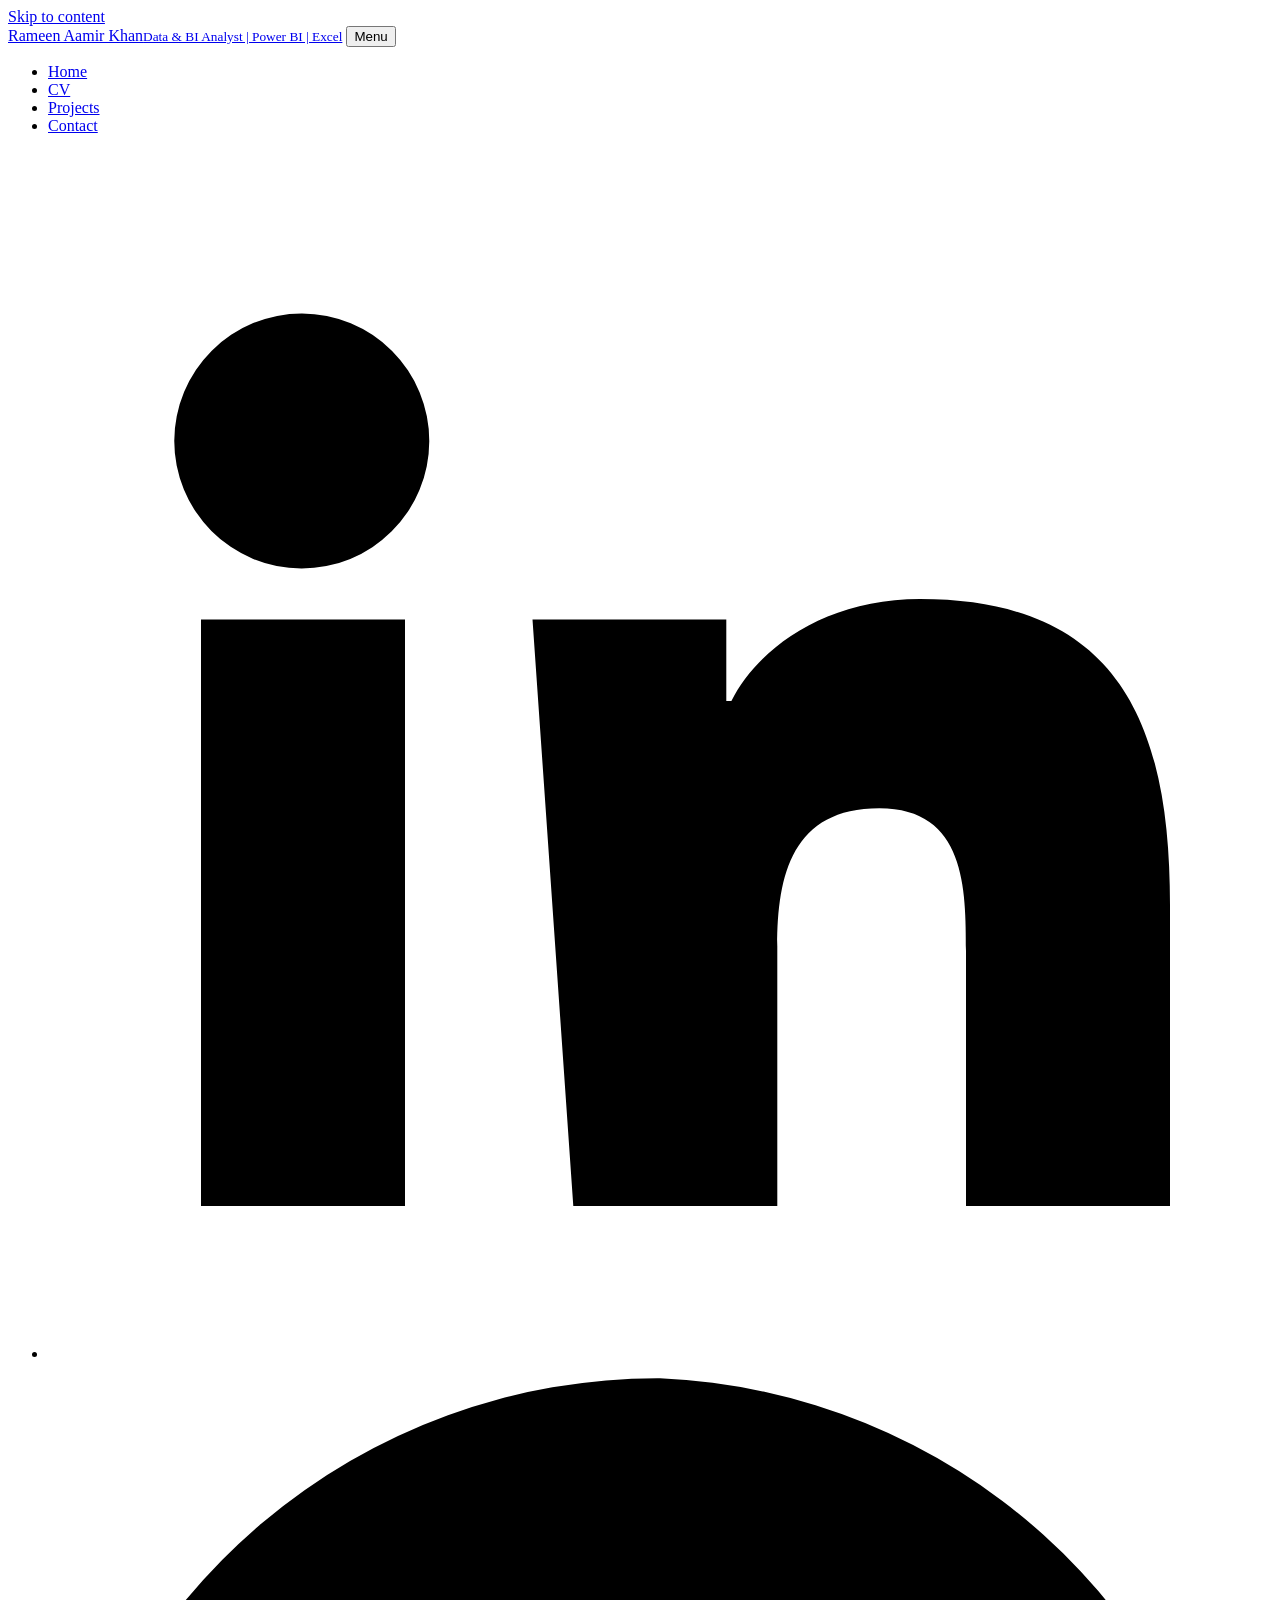
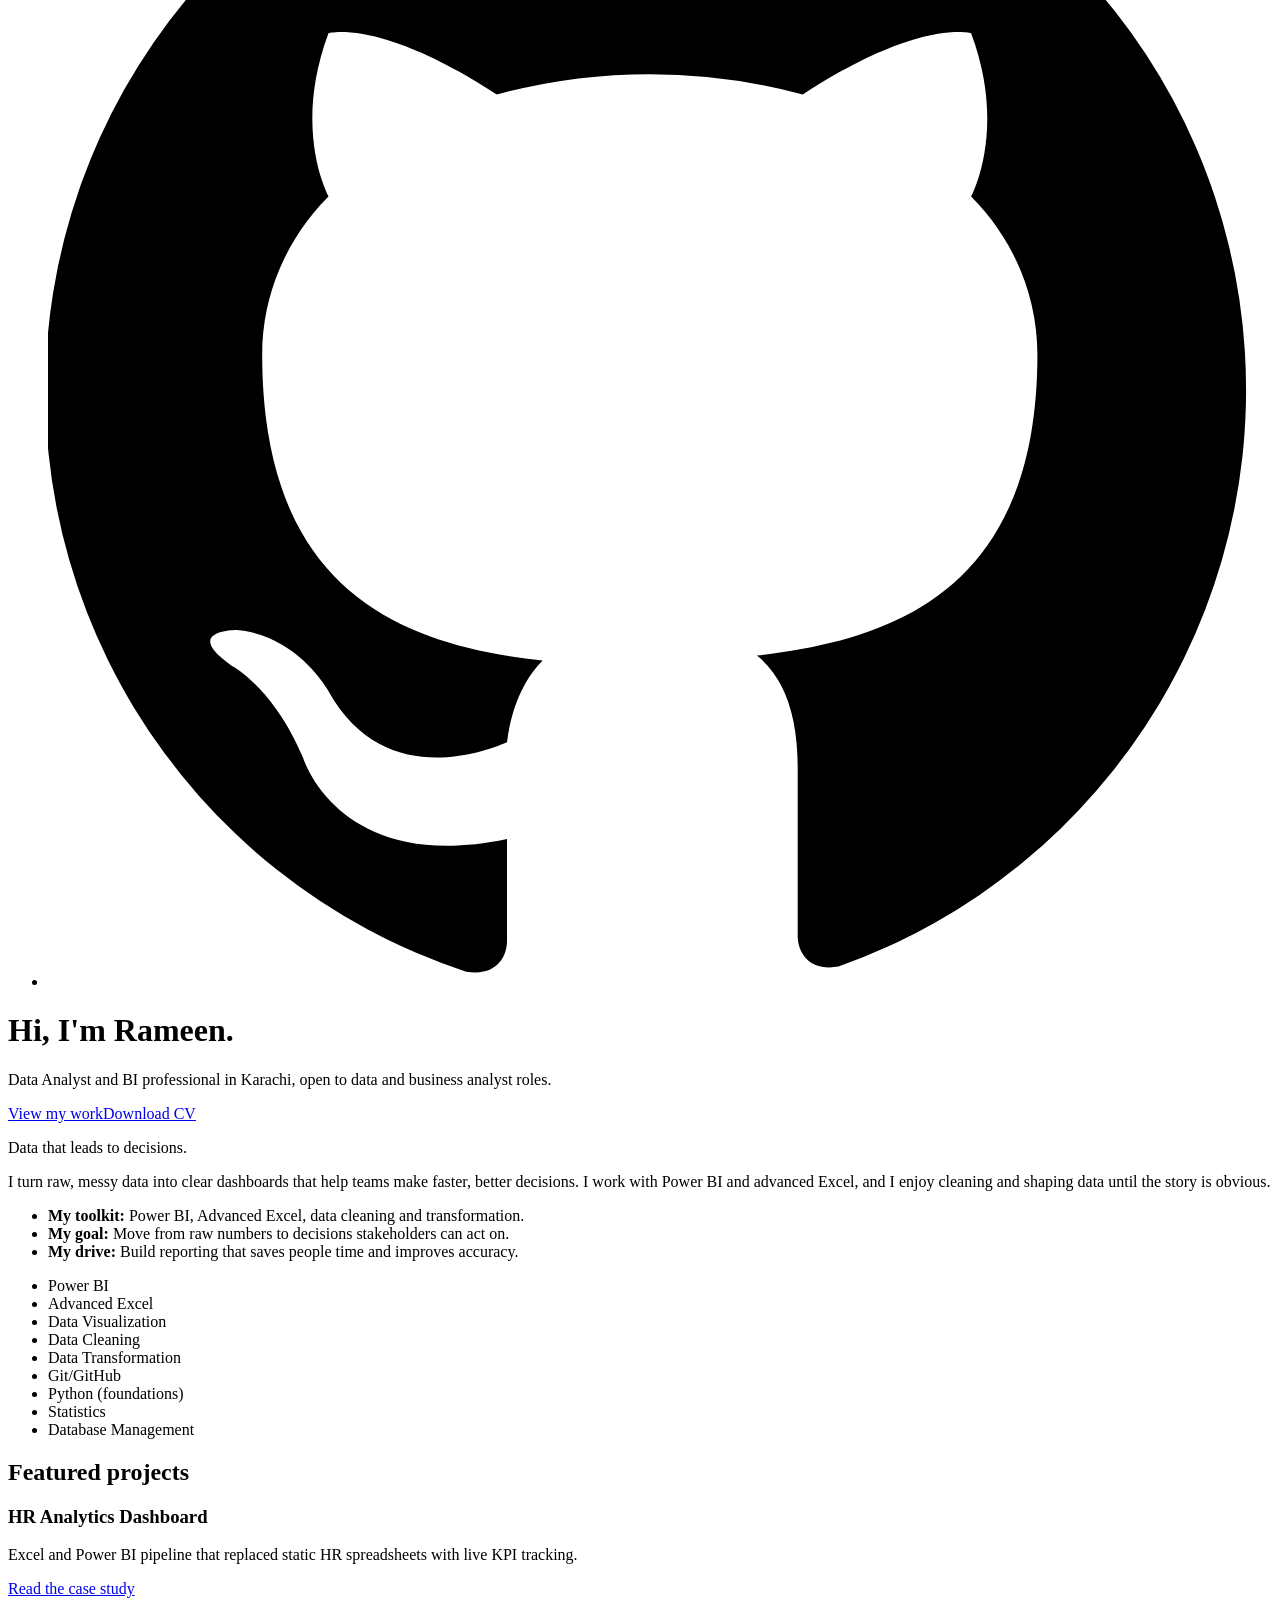
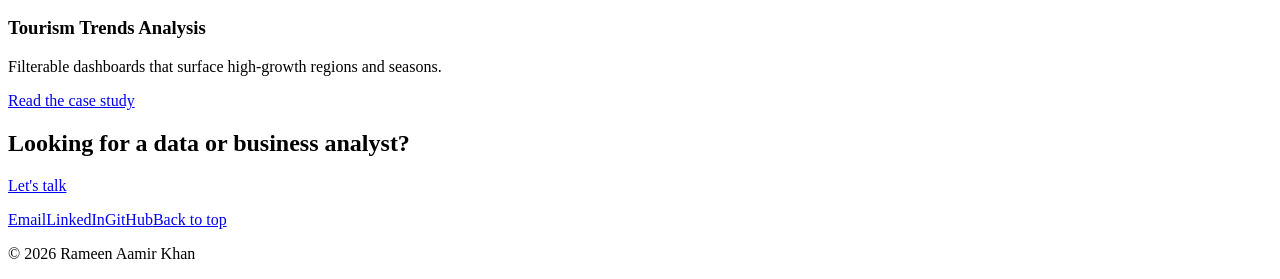
==== index.html @ 2ddd1688 "Add files via upload" ====
<!DOCTYPE html>
<html lang="en">
<head>
<meta charset="utf-8">
<meta name="viewport" content="width=device-width, initial-scale=1">
<title>Rameen Aamir Khan | Data Analyst Karachi</title>
<meta name="description" content="Rameen Aamir Khan, Data and BI Analyst in Karachi. Power BI dashboards and advanced Excel reporting.">
<meta property="og:title" content="Rameen Aamir Khan | Data Analyst Karachi">
<meta property="og:description" content="Rameen Aamir Khan, Data and BI Analyst in Karachi. Power BI dashboards and advanced Excel reporting.">
<link rel="preconnect" href="https://fonts.googleapis.com">
<link rel="preconnect" href="https://fonts.gstatic.com" crossorigin>
<link href="https://fonts.googleapis.com/css2?family=Inter:wght@400;500&family=Poppins:wght@500;600;700&display=swap" rel="stylesheet">
<link rel="stylesheet" href="css/style.css">
</head>
<body>
<a class="skip" href="#main">Skip to content</a>
<header class="site-header"><div class="bar">
  <a class="brand" href="index.html">Rameen Aamir Khan<small>Data &amp; BI Analyst | Power BI | Excel</small></a>
  <button class="menu-btn" aria-expanded="false" aria-controls="site-nav">Menu</button>
  <nav id="site-nav" aria-label="Main"><ul><li><a href="index.html" aria-current="page">Home</a></li><li><a href="cv.html">CV</a></li><li><a href="projects.html">Projects</a></li><li><a href="contact.html">Contact</a></li>
    <li><a href="https://linkedin.com/in/rameen-aamir-79b6771a8" target="_blank" rel="noopener" aria-label="LinkedIn"><svg viewBox="0 0 24 24" aria-hidden="true"><path d="M4.98 3.5a2.5 2.5 0 11-.01 5 2.5 2.5 0 01.01-5zM3 9.5h4V21H3zM9.5 9.5h3.8v1.6h.1c.5-1 1.8-2 3.7-2 4 0 4.9 2.6 4.9 6V21h-4v-5c0-1.2 0-2.8-1.7-2.8s-2 1.3-2 2.7V21h-4z"/></svg></a></li>
    <li><a href="https://github.com/rameenaamir/Rameen_Portfolio" target="_blank" rel="noopener" aria-label="GitHub"><svg viewBox="0 0 24 24" aria-hidden="true"><path d="M12 .3a12 12 0 00-3.8 23.4c.6.1.8-.3.8-.6v-2c-3.3.7-4-1.6-4-1.6-.6-1.4-1.4-1.8-1.4-1.8-1-.7.1-.7.1-.7 1.2.1 1.8 1.2 1.8 1.2 1 1.8 2.8 1.3 3.5 1 .1-.8.4-1.3.7-1.6-2.7-.3-5.5-1.3-5.5-6 0-1.2.5-2.3 1.3-3.1-.2-.4-.6-1.6 0-3.2 0 0 1-.3 3.3 1.2a11.500 11.500 0 016 0c2.300-1.500 3.300-1.200 3.300-1.200.6 1.600.2 2.800 0 3.200.8.8 1.300 1.900 1.300 3.100 0 4.600-2.800 5.600-5.500 5.900.5.4.8 1.100.8 2.200v3.300c0 .3.2.7.8.6A12 12 0 0012 .3"/></svg></a></li>
  </ul></nav>
</div></header>
<main id="main">
<div class="hero"><h1>Hi, I'm Rameen.</h1>
  <p>Data Analyst and BI professional in Karachi, open to data and business analyst roles.</p>
  <div class="actions"><a class="btn" href="projects.html">View my work</a><a class="btn ghost" href="assets/Rameen_Aamir_Khan_CV.pdf" download>Download CV</a></div></div>
<section><div class="wrap">
  <p class="lead">Data that leads to decisions.</p>
  <p>I turn raw, messy data into clear dashboards that help teams make faster, better decisions. I work with Power BI and advanced Excel, and I enjoy cleaning and shaping data until the story is obvious.</p>
  <ul class="goals">
    <li><strong>My toolkit:</strong> Power BI, Advanced Excel, data cleaning and transformation.</li>
    <li><strong>My goal:</strong> Move from raw numbers to decisions stakeholders can act on.</li>
    <li><strong>My drive:</strong> Build reporting that saves people time and improves accuracy.</li>
  </ul>
  <ul class="chips" aria-label="Skills"><li>Power BI</li><li>Advanced Excel</li><li>Data Visualization</li><li>Data Cleaning</li><li>Data Transformation</li><li>Git/GitHub</li><li>Python (foundations)</li><li>Statistics</li><li>Database Management</li></ul>
</div></section>
<section><div class="wrap"><h2>Featured projects</h2><div class="cards">
  <article class="card"><h3>HR Analytics Dashboard</h3><p>Excel and Power BI pipeline that replaced static HR spreadsheets with live KPI tracking.</p><a href="projects.html#hr-analytics">Read the case study</a></article>
  <article class="card"><h3>Tourism Trends Analysis</h3><p>Filterable dashboards that surface high-growth regions and seasons.</p><a href="projects.html#tourism-trends">Read the case study</a></article>
</div></div></section>
<section class="cta"><div class="wrap"><h2>Looking for a data or business analyst?</h2><a class="btn" href="contact.html">Let's talk</a></div></section>
</main>
<footer>
  <p><a href="mailto:rameenaamir26@outlook.com">Email</a><a href="https://linkedin.com/in/rameen-aamir-79b6771a8" target="_blank" rel="noopener">LinkedIn</a><a href="#" target="_blank" rel="noopener">GitHub</a><a href="#main">Back to top</a></p>
  <p>&copy; 2026 Rameen Aamir Khan</p>
</footer>
<script src="js/main.js"></script>
</body>
</html>
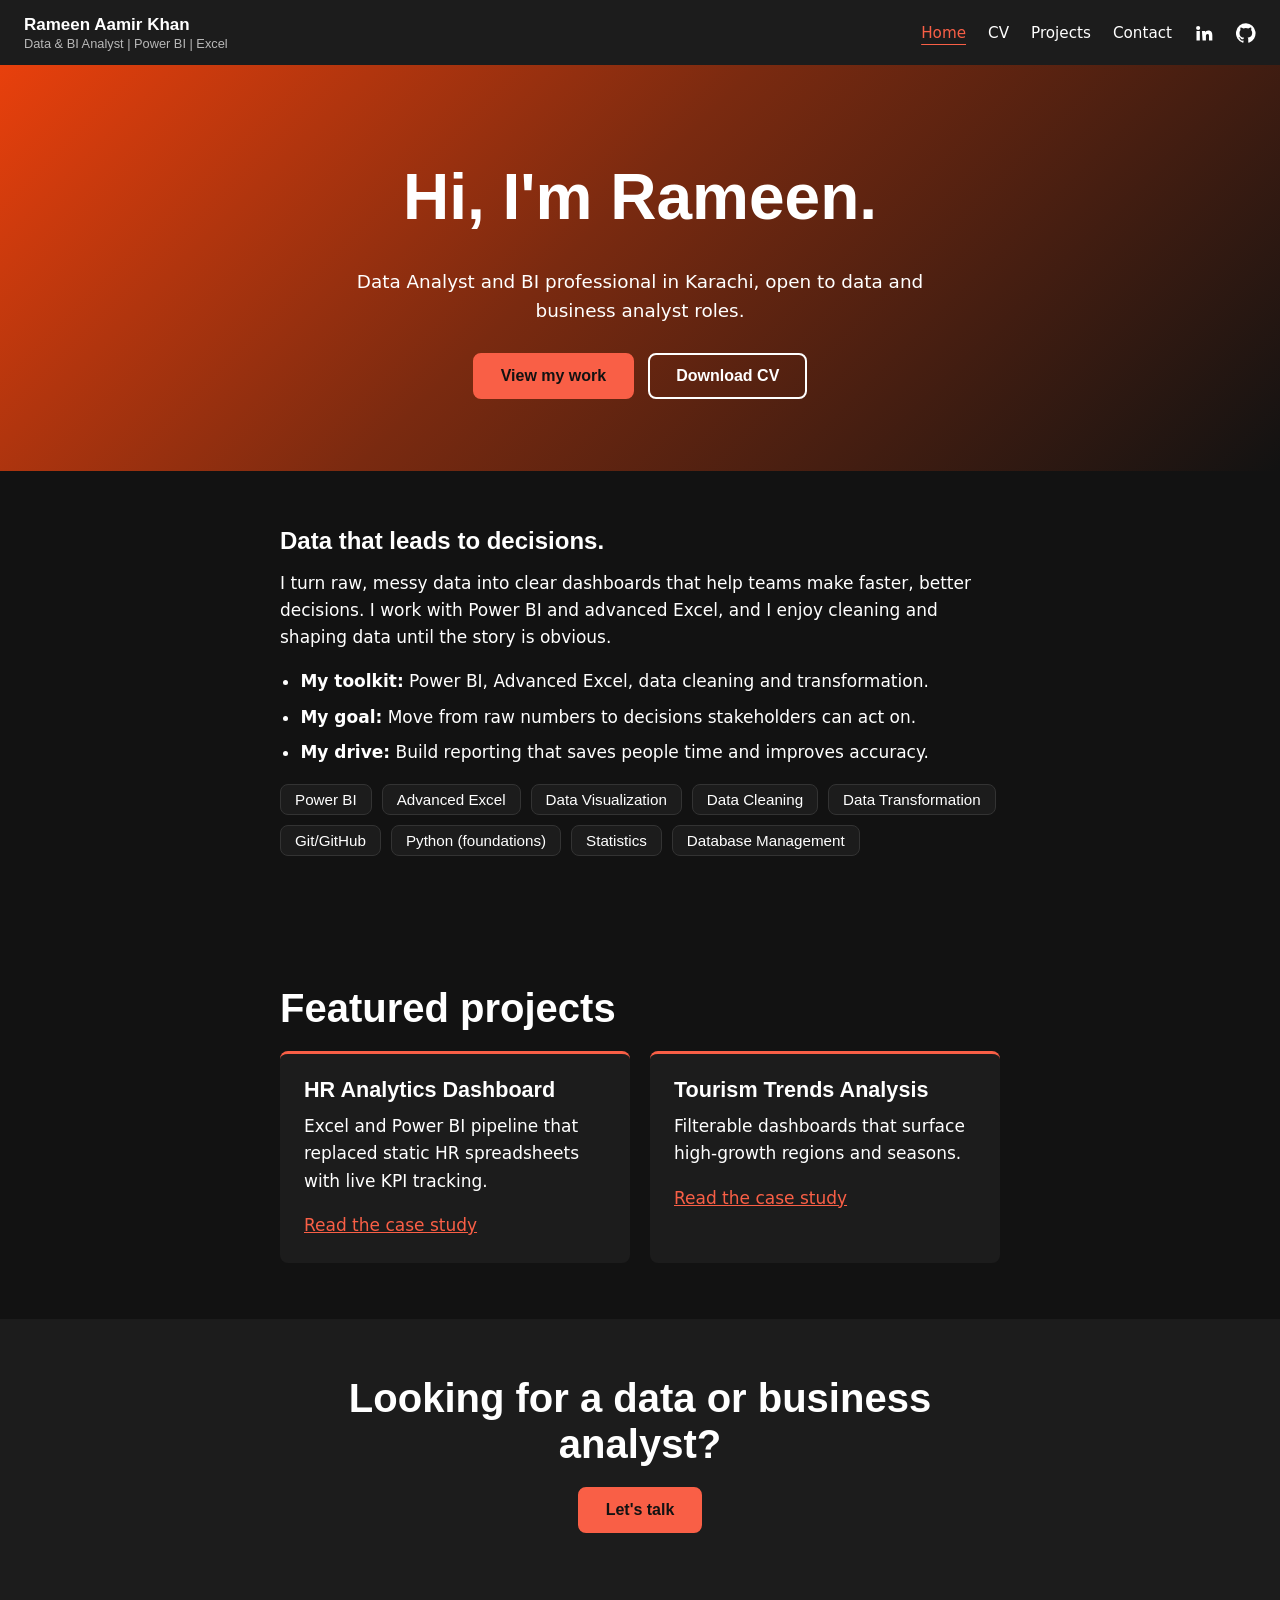
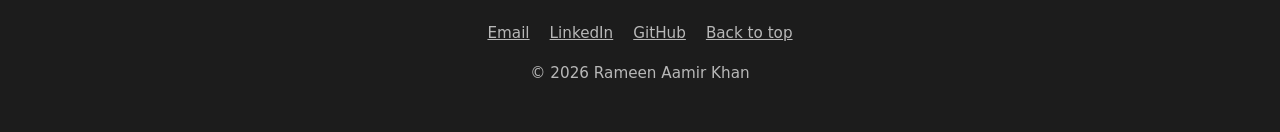
==== commit 441718bc: "Update GitHub link in index.html" ====
--- a/index.html
+++ b/index.html
@@ -19,7 +19,7 @@
   <button class="menu-btn" aria-expanded="false" aria-controls="site-nav">Menu</button>
   <nav id="site-nav" aria-label="Main"><ul><li><a href="index.html" aria-current="page">Home</a></li><li><a href="cv.html">CV</a></li><li><a href="projects.html">Projects</a></li><li><a href="contact.html">Contact</a></li>
     <li><a href="https://linkedin.com/in/rameen-aamir-79b6771a8" target="_blank" rel="noopener" aria-label="LinkedIn"><svg viewBox="0 0 24 24" aria-hidden="true"><path d="M4.98 3.5a2.5 2.5 0 11-.01 5 2.5 2.5 0 01.01-5zM3 9.5h4V21H3zM9.5 9.5h3.8v1.6h.1c.5-1 1.8-2 3.7-2 4 0 4.9 2.6 4.9 6V21h-4v-5c0-1.2 0-2.8-1.7-2.8s-2 1.3-2 2.7V21h-4z"/></svg></a></li>
-    <li><a href="https://github.com/rameenaamir/Rameen_Portfolio" target="_blank" rel="noopener" aria-label="GitHub"><svg viewBox="0 0 24 24" aria-hidden="true"><path d="M12 .3a12 12 0 00-3.8 23.4c.6.1.8-.3.8-.6v-2c-3.3.7-4-1.6-4-1.6-.6-1.4-1.4-1.8-1.4-1.8-1-.7.1-.7.1-.7 1.2.1 1.8 1.2 1.8 1.2 1 1.8 2.8 1.3 3.5 1 .1-.8.4-1.3.7-1.6-2.7-.3-5.5-1.3-5.5-6 0-1.2.5-2.3 1.3-3.1-.2-.4-.6-1.6 0-3.2 0 0 1-.3 3.3 1.2a11.500 11.500 0 016 0c2.300-1.500 3.300-1.200 3.300-1.200.6 1.600.2 2.800 0 3.200.8.8 1.300 1.900 1.300 3.100 0 4.600-2.800 5.600-5.500 5.900.5.4.8 1.100.8 2.200v3.300c0 .3.2.7.8.6A12 12 0 0012 .3"/></svg></a></li>
+    <li><a href="https://github.com/rameenaamir" target="_blank" rel="noopener" aria-label="GitHub"><svg viewBox="0 0 24 24" aria-hidden="true"><path d="M12 .3a12 12 0 00-3.8 23.4c.6.1.8-.3.8-.6v-2c-3.3.7-4-1.6-4-1.6-.6-1.4-1.4-1.8-1.4-1.8-1-.7.1-.7.1-.7 1.2.1 1.8 1.2 1.8 1.2 1 1.8 2.8 1.3 3.5 1 .1-.8.4-1.3.7-1.6-2.7-.3-5.5-1.3-5.5-6 0-1.2.5-2.3 1.3-3.1-.2-.4-.6-1.6 0-3.2 0 0 1-.3 3.3 1.2a11.500 11.500 0 016 0c2.300-1.500 3.300-1.200 3.300-1.200.6 1.600.2 2.800 0 3.200.8.8 1.300 1.900 1.300 3.100 0 4.600-2.800 5.600-5.500 5.900.5.4.8 1.100.8 2.200v3.300c0 .3.2.7.8.6A12 12 0 0012 .3"/></svg></a></li>
   </ul></nav>
 </div></header>
 <main id="main">
--- a/css/style.css
+++ b/css/style.css
@@ -0,0 +1,77 @@
+:root{--bg:#121212;--surface:#1c1c1c;--text:#fff;--muted:#b8b8b8;--accent:#f95f46;--accent-deep:#e8400c;--on-accent:#121212;--radius:8px;--col:760px}
+*,*::before,*::after{box-sizing:border-box}
+html{scroll-behavior:smooth}
+body{margin:0;background:var(--bg);color:var(--text);font:400 17px/1.6 Inter,system-ui,sans-serif}
+h1,h2,h3{font-family:Poppins,Inter,sans-serif;font-weight:700;line-height:1.15;margin:0 0 .5em}
+h1{font-size:clamp(2.25rem,6vw,4rem)}h2{font-size:clamp(1.75rem,4vw,2.5rem)}h3{font-size:1.35rem}
+p{margin:0 0 1em}a{color:inherit}
+:focus-visible{outline:3px solid var(--accent);outline-offset:3px}
+.skip{position:absolute;left:-999px}.skip:focus{left:8px;top:8px;background:var(--accent);color:var(--on-accent);padding:8px 12px;z-index:20}
+.wrap{max-width:var(--col);margin:0 auto;padding:0 20px}
+
+/* header */
+.site-header{background:var(--surface);position:sticky;top:0;z-index:10}
+.bar{display:flex;justify-content:space-between;align-items:center;padding:14px 24px;gap:16px}
+.brand{text-decoration:none;font-family:Poppins,sans-serif;font-weight:700;line-height:1.3}
+.brand small{display:block;font:400 .8rem Inter,sans-serif;color:var(--muted)}
+nav ul{display:flex;gap:22px;list-style:none;margin:0;padding:0;align-items:center}
+nav a{text-decoration:none;font-size:.95rem;padding:4px 0;transition:color .2s}
+nav a:hover,nav a[aria-current="page"]{color:var(--accent);text-decoration:underline;text-underline-offset:6px}
+nav svg{width:20px;height:20px;fill:currentColor;vertical-align:middle}
+.menu-btn{display:none;background:none;border:1px solid var(--muted);color:var(--text);border-radius:var(--radius);padding:6px 12px;font:inherit;cursor:pointer}
+@media(max-width:760px){
+ .menu-btn{display:block}
+ nav{position:absolute;left:0;right:0;top:100%;background:var(--surface);display:none;padding:8px 24px 16px}
+ nav.open{display:block}nav ul{flex-direction:column;align-items:flex-start;gap:12px}
+}
+
+/* hero */
+.hero{padding:96px 20px 72px;text-align:center;background:linear-gradient(135deg,var(--accent-deep) 0%,#7a2a10 45%,var(--bg) 100%)}
+.hero p{max-width:620px;margin:0 auto 1.5em;font-size:1.15rem}
+.hero.coral{background:var(--accent);color:var(--on-accent);text-align:left;padding:48px 24px;max-width:520px;border-radius:0 0 var(--radius) 0}
+.hero.coral h1{margin:0;font-size:clamp(2rem,5vw,3rem)}
+.hero.arcs{background:radial-gradient(circle at 15% 120%,#9cb8a2 0 22%,transparent 22.2%),radial-gradient(circle at 45% 120%,#2f7a52 0 30%,transparent 30.2%),radial-gradient(circle at 75% 120%,var(--accent-deep) 0 45%,transparent 45.2%),linear-gradient(90deg,#0a4a2a,var(--accent))}
+
+/* buttons / chips */
+.btn{display:inline-block;background:var(--accent);color:var(--on-accent);font:600 1rem Poppins,sans-serif;padding:12px 26px;border:2px solid var(--accent);border-radius:var(--radius);text-decoration:none;cursor:pointer;transition:background .2s,box-shadow .2s}
+.btn:hover{background:var(--accent-deep);border-color:var(--accent-deep);box-shadow:0 0 18px rgba(249,95,70,.45)}
+.btn.ghost{background:transparent;color:var(--text);border-color:var(--text)}
+.btn.ghost:hover{background:rgba(255,255,255,.12);border-color:var(--text)}
+.actions{display:flex;gap:14px;justify-content:center;flex-wrap:wrap}
+.chips{display:flex;flex-wrap:wrap;gap:10px;list-style:none;padding:0}
+.chips li{background:var(--surface);border:1px solid #333;border-radius:var(--radius);padding:6px 14px;font:500 .95rem Poppins,sans-serif}
+
+/* sections */
+section{padding:56px 0}
+.lead{font:700 1.5rem Poppins,sans-serif;margin-bottom:.6em}
+.goals{padding-left:1.2em}.goals li{margin-bottom:.5em}
+.muted{color:var(--muted)}
+.cards{display:grid;gap:20px;grid-template-columns:repeat(auto-fit,minmax(260px,1fr))}
+.card{background:var(--surface);border-radius:var(--radius);padding:24px;border-top:3px solid var(--accent)}
+.card a{color:var(--accent)}
+.cta{text-align:center;background:var(--surface)}
+
+/* timeline */
+.row{display:grid;grid-template-columns:180px 1fr;gap:24px;padding:28px 0;border-top:1px solid #2a2a2a}
+.row .when{color:var(--muted);font-size:.95rem}.row .when strong{display:block;color:var(--text)}
+.row ul{margin:0;padding-left:1.1em}.row li{margin-bottom:.5em}
+@media(max-width:620px){.row{grid-template-columns:1fr;gap:8px}}
+
+/* projects */
+.project{display:grid;grid-template-columns:1fr 1fr;gap:32px;align-items:center;padding:40px 0;border-top:1px solid #2a2a2a}
+.project:nth-child(even) .shot{order:2}
+.shot{aspect-ratio:16/9;border-radius:var(--radius);background:var(--surface);border:1px dashed #555;display:grid;place-items:center;text-align:center;color:var(--muted);font-size:.9rem;padding:12px;overflow:hidden}
+.shot img{width:100%;height:100%;object-fit:cover}
+.project dl{margin:0 0 1em}.project dt{font:600 .95rem Poppins,sans-serif;color:var(--accent)}.project dd{margin:0 0 .6em}
+@media(max-width:760px){.project{grid-template-columns:1fr}.project:nth-child(even) .shot{order:0}}
+
+/* form */
+form{display:grid;gap:18px;max-width:480px}
+label{font:500 .95rem Poppins,sans-serif;display:grid;gap:6px}
+input,textarea{background:var(--surface);color:var(--text);border:1px solid #444;border-radius:var(--radius);padding:12px;font:inherit}
+.hp{position:absolute;left:-9999px}
+.status{min-height:1.5em}.status.ok{color:#7ee2a0}.status.err{color:var(--accent)}
+
+footer{background:var(--surface);padding:32px 20px;text-align:center;color:var(--muted);font-size:.95rem}
+footer a{margin:0 10px}
+@media(prefers-reduced-motion:reduce){*{transition:none!important;scroll-behavior:auto!important}}
